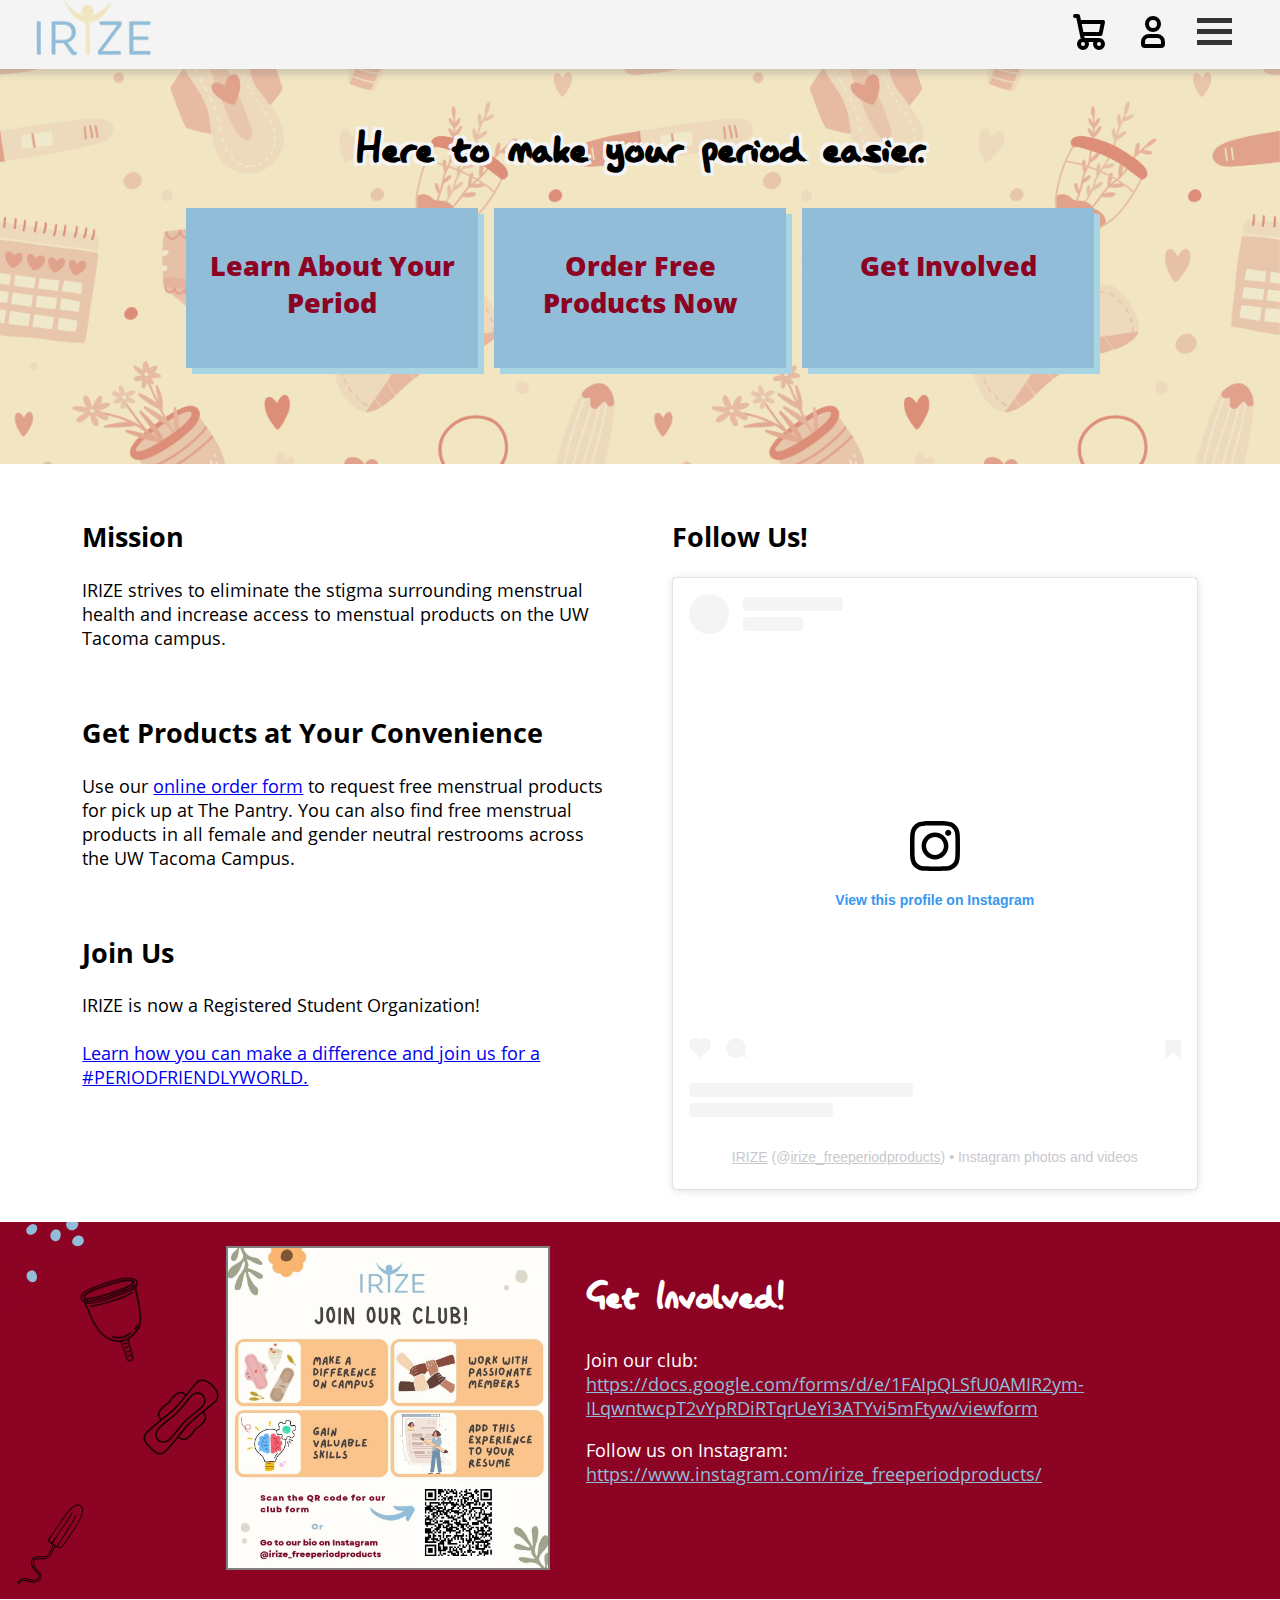
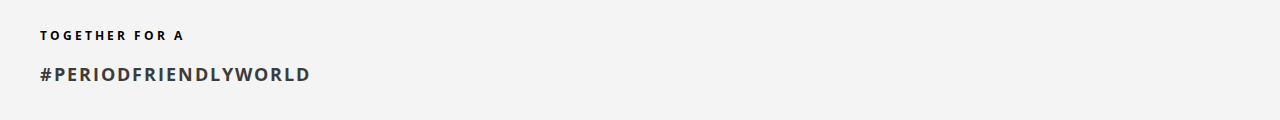
==== IRize/index.html @ d9535b50 "Directory name change" ====
<!DOCTYPE html>
<html lang="en">
    <head>
        <meta charset="UTF-8">
        <meta name="viewport" content="width=device-width, initial-scale=1.0">

        <meta name="description" content="">
        <meta name="keywords" content="">
        <meta name="theme-color" content="#91bdd8">

        <title>IRIZE - Free Period Products - Home</title>

        <link rel="icon" href="favicon.ico" type="image/x-icon">
        <link rel="icon" href="content/img/favicon-16x16.png" sizes="16x16" type="image/png">
        <link rel="icon" href="content/img/favicon-32x32.png" sizes="32x32" type="image/png">
        <link rel="icon" href="content/img/favicon-48x48.png" sizes="48x48" type="image/png">

        <link rel="stylesheet" href="style/global.css" type="text/css">
        <link rel="stylesheet" href="style/index.css" type="text/css">

    </head>

    <body>
        <!-- Site Navigation -->
        <section>
            <div class="aaaNavWrap">
                <div class="aaaNav">

                    <div class="aaaNavLeft">
                        <a href=""><div class="aaaNavImage"><img src="content/img/IRIZE_Logo_Main.png" width="115" height="56" alt="IRIZE Logo"></div></a>
                    </div>

                    <div class="aaaNavRight">
                        <a href="javascript:void(0)" id="toggleCart" aria-label="View Cart">
                            <div class="aaaNavLink">
                                <svg class="w-6 h-6 text-gray-800 dark:text-white" aria-hidden="true" xmlns="http://www.w3.org/2000/svg" width="48" height="48" fill="none" viewBox="0 0 24 24">
                                    <path stroke="currentColor" stroke-linecap="round" stroke-linejoin="round" stroke-width="2" d="M5 4h1.5L9 16m0 0h8m-8 0a2 2 0 1 0 0 4 2 2 0 0 0 0-4Zm8 0a2 2 0 1 0 0 4 2 2 0 0 0 0-4Zm-8.5-3h9.25L19 7H7.312"/>
                                </svg>
                            </div>
                        </a>
                        <a href="" aria-label="View Account">
                            <div class="aaaNavLink">
                                <svg class="w-6 h-6 text-gray-800 dark:text-white" aria-hidden="true" xmlns="http://www.w3.org/2000/svg" width="48" height="48" fill="none" viewBox="0 0 24 24">
                                    <path stroke="currentColor" stroke-width="2" d="M7 17v1a1 1 0 0 0 1 1h8a1 1 0 0 0 1-1v-1a3 3 0 0 0-3-3h-4a3 3 0 0 0-3 3Zm8-9a3 3 0 1 1-6 0 3 3 0 0 1 6 0Z"/>
                                </svg>
                          </div>
                        </a>
                        <a href="javascript:void(0)" aria-label="Quick Links">
                            <div class="aaaNavLink">
                                <div class="toggleMenuContainer" id="toggleMenu">
                                    <div class="bar1"></div>
                                    <div class="bar2"></div>
                                    <div class="bar3"></div>
                                </div>
                            </div>
                        </a>
                        
                    </div>
                    
                </div>
            </div>
            <!-- PUT TOGGLE-MENU HERE -->
            <!-- Hidden by defualt -->
            <div class="topnav">
                <div id="menuLinks" style="display:none">
                    <a href="products.html">Order Products</a>
                    <a href="periodTest.html">Period Test</a>
                    <a href="dispensers.html">Find a Free Product Dispenser</a>
                    <a href="getInvolved.html">Join IRIZE</a>
                    <a href="ourMission.html">Our Mission</a>
                </div>
        </section>

        <!--Cart tab-->
        <!--
            Please use more specific class names. Class names like "btn" or "name" are very
            generic and can easily be confused for something else due to their ambiguity.
            For example, if I decide to create a class called "btn" to give ALL page
            buttons the same style, but the style I choose isn't intended for
            the buttons in the cart, then I might accidentaly override the styling
            on the cart buttons, and have no idea what went wrong.

            Examples of more specific class names are: "cartBtn" and "cartHeading"

            I have changed many the class names for the cart.

             - Preston
        -->

        <div id="pageCart" class="cartTab">
            <h1>Shopping Cart</h1>

            <!-- Cart items -->
            <div class="listCart">

                <div class="cartItem">
                    <div class="cartItemImage">
                        <img src="content/img/alwaysUltraThin.jpg" alt="">
                    </div>
                    <div class="name">
                        NAME
                    </div>
                    <div class="quantity">
                        <!-- MUST use escape characters -->
                        <span class="minus">&lt;</span>
                        <span>1</span>
                        <span class="plus">&gt;</span>
                    </div>
                </div>

                <div class="cartItem">
                    <div class="cartItemImg">
                        <img src="content/img/alwaysUltraThin.jpg" alt="Always Ultra Thin" width="128" height="128">
                    </div>
                    <div class="cartItemName">
                        <h2>Always Ultra Thin</h2>
                    </div>
                    <div class="cartItemQuantity">
                        
                    </div>
                </div>

            </div>

            <!-- Cart Buttons -->
            <div class="cartBtn">
                <button id="cartClose">CLOSE</button>
                <button id="cartCheckOut">CHECK Out</button>
            </div>

        </div>

        <!-- Primary Links Area -->
        <section>
            <div class="primaryLinksArea topPageElm">
                <div class="primaryLinksWrapper">
                    <h1 class="lazyHead textOutline1">Here to make your period easier.</h1>
                    <div class="primaryLinkCards">

                        <div class="pCardWrap">
                            <a href="periodTest.html">
                                <div class="pCard">
                                    <h2 class="pCardTitle">Learn About Your Period</h2>
                                </div>
                            </a>
                        </div>

                        <div class="pCardWrap">
                            <a href="products.html">
                                <div class="pCard">
                                    <h2 class="pCardTitle">Order Free Products Now</h2>
                                </div>
                            </a>
                        </div>

                        <div class="pCardWrap">
                            <a href="getInvolved.html">
                                <div class="pCard">
                                    <h2 class="pCardTitle">Get Involved</h2>
                                </div>
                            </a>
                        </div>

                    </div>
                </div>
            </div>
        </section>

        <!-- Mission Statement -->
        <section>
            <div class="splitInfoWrap">
                <div class="splitInfo">

                    <div class="infoCard" id="missionStatementInfo">
                        <h2>Mission</h2>
                        <p>
                            IRIZE strives to eliminate the stigma surrounding menstrual health
                            and increase access to menstual products on the UW Tacoma campus.
                        </p><br>

                        <h2>Get Products at Your Convenience</h2>
                        <p>
                            Use our <a href="products.html">online order form</a> to request free menstrual products for pick up at The Pantry.
                            You can also find free menstrual products in all female and gender neutral restrooms across the UW Tacoma Campus.
                        </p><br>

                        <h2>Join Us</h2>
                        <p>
                            IRIZE is now a Registered Student Organization! <br><br><a href="getInvolved.html">Learn how you can make a difference and join us for a #PERIODFRIENDLYWORLD.</a>
                        </p>
                    </div>
                    <div class="infoCard" id="socialMediaArea">
                        <h2>Follow Us!</h2>
                        <blockquote class="instagram-media" data-instgrm-permalink="https://www.instagram.com/irize_freeperiodproducts/?utm_source=ig_embed&amp;utm_campaign=loading" data-instgrm-version="14" style=" background:#FFF; border:0; border-radius:3px; box-shadow:0 0 1px 0 rgba(0,0,0,0.5),0 1px 10px 0 rgba(0,0,0,0.15); margin: 1px; max-width:540px; min-width:326px; padding:0; width:99.375%; width:-webkit-calc(100% - 2px); width:calc(100% - 2px);"><div style="padding:16px;"> <a href="https://www.instagram.com/irize_freeperiodproducts/?utm_source=ig_embed&amp;utm_campaign=loading" style=" background:#FFFFFF; line-height:0; padding:0 0; text-align:center; text-decoration:none; width:100%;" target="_blank"> <div style=" display: flex; flex-direction: row; align-items: center;"> <div style="background-color: #F4F4F4; border-radius: 50%; flex-grow: 0; height: 40px; margin-right: 14px; width: 40px;"></div> <div style="display: flex; flex-direction: column; flex-grow: 1; justify-content: center;"> <div style=" background-color: #F4F4F4; border-radius: 4px; flex-grow: 0; height: 14px; margin-bottom: 6px; width: 100px;"></div> <div style=" background-color: #F4F4F4; border-radius: 4px; flex-grow: 0; height: 14px; width: 60px;"></div></div></div><div style="padding: 19% 0;"></div> <div style="display:block; height:50px; margin:0 auto 12px; width:50px;"><svg width="50px" height="50px" viewBox="0 0 60 60" version="1.1" xmlns="https://www.w3.org/2000/svg" xmlns:xlink="https://www.w3.org/1999/xlink"><g stroke="none" stroke-width="1" fill="none" fill-rule="evenodd"><g transform="translate(-511.000000, -20.000000)" fill="#000000"><g><path d="M556.869,30.41 C554.814,30.41 553.148,32.076 553.148,34.131 C553.148,36.186 554.814,37.852 556.869,37.852 C558.924,37.852 560.59,36.186 560.59,34.131 C560.59,32.076 558.924,30.41 556.869,30.41 M541,60.657 C535.114,60.657 530.342,55.887 530.342,50 C530.342,44.114 535.114,39.342 541,39.342 C546.887,39.342 551.658,44.114 551.658,50 C551.658,55.887 546.887,60.657 541,60.657 M541,33.886 C532.1,33.886 524.886,41.1 524.886,50 C524.886,58.899 532.1,66.113 541,66.113 C549.9,66.113 557.115,58.899 557.115,50 C557.115,41.1 549.9,33.886 541,33.886 M565.378,62.101 C565.244,65.022 564.756,66.606 564.346,67.663 C563.803,69.06 563.154,70.057 562.106,71.106 C561.058,72.155 560.06,72.803 558.662,73.347 C557.607,73.757 556.021,74.244 553.102,74.378 C549.944,74.521 548.997,74.552 541,74.552 C533.003,74.552 532.056,74.521 528.898,74.378 C525.979,74.244 524.393,73.757 523.338,73.347 C521.94,72.803 520.942,72.155 519.894,71.106 C518.846,70.057 518.197,69.06 517.654,67.663 C517.244,66.606 516.755,65.022 516.623,62.101 C516.479,58.943 516.448,57.996 516.448,50 C516.448,42.003 516.479,41.056 516.623,37.899 C516.755,34.978 517.244,33.391 517.654,32.338 C518.197,30.938 518.846,29.942 519.894,28.894 C520.942,27.846 521.94,27.196 523.338,26.654 C524.393,26.244 525.979,25.756 528.898,25.623 C532.057,25.479 533.004,25.448 541,25.448 C548.997,25.448 549.943,25.479 553.102,25.623 C556.021,25.756 557.607,26.244 558.662,26.654 C560.06,27.196 561.058,27.846 562.106,28.894 C563.154,29.942 563.803,30.938 564.346,32.338 C564.756,33.391 565.244,34.978 565.378,37.899 C565.522,41.056 565.552,42.003 565.552,50 C565.552,57.996 565.522,58.943 565.378,62.101 M570.82,37.631 C570.674,34.438 570.167,32.258 569.425,30.349 C568.659,28.377 567.633,26.702 565.965,25.035 C564.297,23.368 562.623,22.342 560.652,21.575 C558.743,20.834 556.562,20.326 553.369,20.18 C550.169,20.033 549.148,20 541,20 C532.853,20 531.831,20.033 528.631,20.18 C525.438,20.326 523.257,20.834 521.349,21.575 C519.376,22.342 517.703,23.368 516.035,25.035 C514.368,26.702 513.342,28.377 512.574,30.349 C511.834,32.258 511.326,34.438 511.181,37.631 C511.035,40.831 511,41.851 511,50 C511,58.147 511.035,59.17 511.181,62.369 C511.326,65.562 511.834,67.743 512.574,69.651 C513.342,71.625 514.368,73.296 516.035,74.965 C517.703,76.634 519.376,77.658 521.349,78.425 C523.257,79.167 525.438,79.673 528.631,79.82 C531.831,79.965 532.853,80.001 541,80.001 C549.148,80.001 550.169,79.965 553.369,79.82 C556.562,79.673 558.743,79.167 560.652,78.425 C562.623,77.658 564.297,76.634 565.965,74.965 C567.633,73.296 568.659,71.625 569.425,69.651 C570.167,67.743 570.674,65.562 570.82,62.369 C570.966,59.17 571,58.147 571,50 C571,41.851 570.966,40.831 570.82,37.631"></path></g></g></g></svg></div><div style="padding-top: 8px;"> <div style=" color:#3897f0; font-family:Arial,sans-serif; font-size:14px; font-style:normal; font-weight:550; line-height:18px;">View this profile on Instagram</div></div><div style="padding: 12.5% 0;"></div> <div style="display: flex; flex-direction: row; margin-bottom: 14px; align-items: center;"><div> <div style="background-color: #F4F4F4; border-radius: 50%; height: 12.5px; width: 12.5px; transform: translateX(0px) translateY(7px);"></div> <div style="background-color: #F4F4F4; height: 12.5px; transform: rotate(-45deg) translateX(3px) translateY(1px); width: 12.5px; flex-grow: 0; margin-right: 14px; margin-left: 2px;"></div> <div style="background-color: #F4F4F4; border-radius: 50%; height: 12.5px; width: 12.5px; transform: translateX(9px) translateY(-18px);"></div></div><div style="margin-left: 8px;"> <div style=" background-color: #F4F4F4; border-radius: 50%; flex-grow: 0; height: 20px; width: 20px;"></div> <div style=" width: 0; height: 0; border-top: 2px solid transparent; border-left: 6px solid #f4f4f4; border-bottom: 2px solid transparent; transform: translateX(16px) translateY(-4px) rotate(30deg)"></div></div><div style="margin-left: auto;"> <div style=" width: 0px; border-top: 8px solid #F4F4F4; border-right: 8px solid transparent; transform: translateY(16px);"></div> <div style=" background-color: #F4F4F4; flex-grow: 0; height: 12px; width: 16px; transform: translateY(-4px);"></div> <div style=" width: 0; height: 0; border-top: 8px solid #F4F4F4; border-left: 8px solid transparent; transform: translateY(-4px) translateX(8px);"></div></div></div> <div style="display: flex; flex-direction: column; flex-grow: 1; justify-content: center; margin-bottom: 24px;"> <div style=" background-color: #F4F4F4; border-radius: 4px; flex-grow: 0; height: 14px; margin-bottom: 6px; width: 224px;"></div> <div style=" background-color: #F4F4F4; border-radius: 4px; flex-grow: 0; height: 14px; width: 144px;"></div></div></a><p style=" color:#c9c8cd; font-family:Arial,sans-serif; font-size:14px; line-height:17px; margin-bottom:0; margin-top:8px; overflow:hidden; padding:8px 0 7px; text-align:center; text-overflow:ellipsis; white-space:nowrap;"><a href="https://www.instagram.com/irize_freeperiodproducts/?utm_source=ig_embed&amp;utm_campaign=loading" style=" color:#c9c8cd; font-family:Arial,sans-serif; font-size:14px; font-style:normal; font-weight:normal; line-height:17px;" target="_blank">IRIZE</a> (@<a href="https://www.instagram.com/irize_freeperiodproducts/?utm_source=ig_embed&amp;utm_campaign=loading" style=" color:#c9c8cd; font-family:Arial,sans-serif; font-size:14px; font-style:normal; font-weight:normal; line-height:17px;" target="_blank">irize_freeperiodproducts</a>) • Instagram photos and videos</p></div></blockquote>
                        <script async src="//www.instagram.com/embed.js"></script>
                    </div>

                </div>
            </div>
        </section>

        <!-- Join us section -->
         <section>
            <div class="pageCarousel" id="joinWrap">
                <div class="carouselContent">
                    <div class="carouselImage">
                        <img src="content/img/JoinIRIZE.jpg" alt="Join the IRIZE RSO" width="320" height="320">
                    </div>

                    <div class="carouselText">
                        <h1 class="lazyHead">Get Involved!</h1>
                        <p>
                            Join our club:<br>
                            <a href="https://docs.google.com/forms/d/e/1FAIpQLSfU0AMIR2ym-ILqwntwcpT2vYpRDiRTqrUeYi3ATYvi5mFtyw/viewform">
                                https://docs.google.com/forms/d/e/1FAIpQLSfU0AMIR2ym-ILqwntwcpT2vYpRDiRTqrUeYi3ATYvi5mFtyw/viewform
                            </a>
                        </p>
                        <p>
                            Follow us on Instagram:<br>
                            <a href="https://www.instagram.com/irize_freeperiodproducts/">
                                https://www.instagram.com/irize_freeperiodproducts/
                            </a>
                        </p>
                    </div>
                </div>
            </div>
         </section>

         <!-- Footer -->
         <footer>
            <div class="pageFooter">
                <div class="footerContents">
                    <div id="footerTitleArea">
                        <p id="footerTitle1">TOGETHER FOR A</p>
                        <p id="footerTitle2">#PERIODFRIENDLYWORLD</p>
                    </div>

                    <div id="footerInfoArea">
                        
                    </div>
                </div>
            </div>
        </footer>

        <!-- Scripts -->
        <script src="js/global.js"></script>
    </body>
</html>
---- IRize/style/global.css ----
/*

*/

/* FONTS */
@font-face {
    font-family: "OpenSans";
    src: url("../content/fonts/OpenSans/OpenSans-Regular.eot");
    src: url("../content/fonts/OpenSans/OpenSans-Regular.eot") format("embedded-opentype"),
         url("../content/fonts/OpenSans/OpenSans-Regular.woff2") format("woff2"),
         url("../content/fonts/OpenSans/OpenSans-Regular.woff") format("woff"),
         url("../content/fonts/OpenSans/OpenSans-Regular.ttf") format("truetype");
    font-weight: 400;
    font-style: normal;
}

@font-face {
    font-family: "OpenSans";
    src: url("../content/fonts/OpenSans/OpenSans-SemiBold.woff2") format("woff2"),
         url("../content/fonts/OpenSans/OpenSans-SemiBold.woff") format("woff"),
         url("../content/fonts/OpenSans/OpenSans-SemiBold.ttf") format("truetype");
    font-weight: 600;
    font-style: normal;
}

@font-face {
    font-family: "OpenSans";
    src: url("../content/fonts/OpenSans/OpenSans-Bold.woff2") format("woff2"),
         url("../content/fonts/OpenSans/OpenSans-Bold.ttf") format("truetype");
    font-weight: 700;
    font-style: normal;
}

@font-face {
    font-family: "OpenSans";
    src: url("../content/fonts/OpenSans/OpenSans-ExtraBold.woff2") format("woff2"),
         url("../content/fonts/OpenSans/OpenSans-ExtraBold.ttf") format("truetype");
    font-weight: 800;
    font-style: normal;
}

@font-face {
    font-family: "LazyDog";
    src: url("../content/fonts/lazy_dog.woff2") format("woff2"),
         url("../content/fonts/lazy_dog.ttf") format("truetype");
}

/* ***Basic Page Stying*** */
body {
    font-family: OpenSans, Helvetica, sans-serif;
    margin: 0;
    font-size: 18px; /* 16px is the typicall default */
}

.center { /* For any text we need centered */
    text-align: center;
}

.topPageElm {
    margin-top: 64px;
}

h1.bigHead {
    font-weight: 800;
    font-size: 48px;
    color: #8D0324;
}

h2.bigHead {
    font-size: 36px;
    font-weight: 800;
    color: #8D0324;
}

.lazyHead { /* Use Lazy Dog font in these spots */
    font-family: LazyDog, Arial, Helvetica, sans-serif;
    font-size: 42px;
}

.textOutline1 { /* for any text you want to apply an outline to */
    text-shadow: -3px -3px 0 #f4f4f4, 3px -3px 0 #f4f4f4, -3px 3px 0 #f4f4f4, 3px 3px 0 #f4f4f4;
}

/* ***NAVIGATION*** */
/* AAA-level navigation */
.aaaNavWrap {
    min-height: 56px;
    background-color: #f4f4f4;
    /*
    border-bottom: 2px solid grey;
    */
    box-shadow: 0px 1px 5px 5px rgba(100, 100, 100, 0.2);

    /* fix at top of page */
    position: fixed;
    top: 0;
    width: 100%;
    z-index: 1000;
}

.aaaNav {
    margin-left: 36px;
    margin-right: 36px;

    display: flex;
    justify-content: space-between;
}

.aaaNav a {
    text-decoration: none;
}

.aaaNavLeft, .aaaNavRight {
    display: flex;
}

.aaaNavLink {
    padding: 8px;
    color: black;
}
.aaaNavLink:hover {
    color: #8D0324;
}

@media (max-width: 640px) {
    .aaaNav {
        margin-left: 18px;
        margin-right: 18px;
    }
}


/* Quick Liks Menu */
.toggleMenuContainer {
    cursor: pointer;
    padding: 4px;
}
  
.bar1, .bar2, .bar3 {
width: 35px;
height: 5px;
background-color: #333;
margin: 6px 0;
transition: 0.4s;
}

.change .bar1 {
transform: translate(0, 11px) rotate(-45deg);
}

.change .bar2 {opacity: 0;}

.change .bar3 {
transform: translate(0, -11px) rotate(45deg);
}
/* Menu link */
.mobile-container {
    max-width: 480px;
    margin: auto;
    background-color: #555;
    height: 500px;
    color: white;
    border-radius: 10px;
}
.topnav {
overflow: hidden;
background-color: #f4f4f4;
/*position: relative;*/

/*fix at top of page*/
position: fixed;
top: 68px;
width: 100%;
z-index: 990;
}

.topnav a {
color: rgb(5, 5, 5);
padding: 14px 16px;
text-decoration: none;
font-size: 17px;
display: block;
}
.topnav a:hover {
background-color: #ddd;
color: black;
}

/* Cart Tab */
.cartTab {
    width: 400px;
    background-color: #91bdd9;
    color: black;
    position: fixed;
    /*
    inset: 64px -400px 0 auto;
    */
    top: 64px;
    right: -400px;
    bottom: 0;
    display: grid;
    grid-template-rows: 70px 1fr 70px;
    transition: 0.5s;
}
/*
body.showCart .container{
    transform: translateX(-250px);

}*/

.pageCartAnimate { /* Cart animation, strategy borrowed from hamburger animation */
    transform: translateX(-400px);
}

@media (max-width: 400px) { /* on mobile, take up 100% screen width, rather than a fixed pixel amount */
    .cartTab {
        width: 100%;
        /*
        inset: 64px -100% 0 auto;
        */
        top: 64px;
        right: -100%;
        bottom: 0;
    }

    .pageCartAnimate {
        transform: translateX(-100%);
    }
}

.cartTab h1{
    padding: 20px;
    margin: 0 auto;
    font-size: 28px;
    font-weight: 800;
    color: #8D0324;
}
.cartTab .cartBtn{
    display: grid;
    grid-template-columns: repeat(2, 1fr);
}

.cartTab .cartBtn button {
    border: none;
    font-weight: 600;
    cursor: pointer; 
}

.cartTab .cartBtn #cartCheckOut{
    background-color: #05c208;
    
}
.cartTab .cartBtn #cartClose{
    background-color: white;
}
.cartTab .cartItem .cartItemImage img {
    width: 100%;
}

.listCart {
    padding: 4px;
    display: flex;
    flex-direction: column;
    gap: 8px;
    overflow: auto;
}

.cartItem {
    background-color: #f4f4f4;
    padding: 6px;
    border-style: solid;
    border-width: 2px;
    border-color: grey;
    border-radius: 12px;
}

.cartItemName h2 {
    font-size: 18px;
}

/*
.cartTab .listCart .cartItem{
    display: grid;
    grid-template-columns: 70px 150px 50px 1fr;
    gap: 10px;
    text-align: center;
    align-items: center;
}

.listCart .quantity span{
    display: inline-block;
    width: 25px;
    height: 25px;
    background-color: white;
    color: grey;
    border-radius: 50%;
    cursor: pointer;
}
.listCart .quantity span:nth-child(2){
    background-color: transparent;
    color: #eee;
}
.listCart .item:nth-child(even){
    background-color: #eee1;
}
*/

/*
.listCart:: -webkit-scrollbar{
    width: 0;
}*/

/* Carousel style */
.pageCarousel {
    padding: 24px;
    min-height: 160px;
}

.carouselContent {
    margin-left: 36px;
    margin-right: 36px;

    display: flex;
    flex-wrap: wrap;
    justify-content: center;
    gap: 32px;
}

.carouselText {
    width: 40%;
    min-width: 320px;
    padding: 4px;
}

/* split-screen info styling */
.splitInfoWrap {
    padding: 8px;
    min-height: 384px;
}

.splitInfo {
    margin-left: 48px;
    margin-right: 48px;

    display: flex;
    justify-content: center;
    gap: 16px;
    flex-wrap: wrap;
}

.infoCard {
    padding: 24px;
    flex-basis: 45%;
    min-width: 320px;
}

/* Footer Text */
.pageFooter {
    background-color: #f4f4f4;
}

.footerContents {
    margin-left: 24px;
    margin-right: 24px;
    padding: 16px;
}

#footerTitle1 {
    font-weight: bold;
    font-size: 12px;
    letter-spacing: 3px;
}

#footerTitle2 {
    font-weight: bold;
    font-size: 18px;
    letter-spacing: 2px;
    color: rgb(60, 60, 60);
}
---- IRize/style/index.css ----
/* ***Primary card styling*** */
.primaryLinksArea {
    background-color: #f2e6c2;
    padding: 8px;
    min-height: 384px;

    /* Background image */
    background-image: url("../content/img/IRIZE_Banner.png");
    background-position: center;
    background-size: cover;
}

.primaryLinksWrapper {
    margin-top: 56px;
}

.primaryLinksWrapper h1 {
    font-size: 48px;
    text-align: center;
}

.primaryLinkCards {
    margin-left: 48px;
    margin-right: 48px;
    display: flex;
    justify-content: center;
    flex-wrap: wrap;
    gap: 16px;
}

.pCardWrap {
    flex-basis: 25%;
    box-shadow: 6px 6px #a9d4e4;
}

.pCardWrap a {
    text-decoration: none;
}

.pCard {
    background-color: #91bdd9;
    color: #8D0324;
    padding: 16px;
    min-width: 256px;
    min-height: 128px;
}

.pCard:hover {
    color: #ca0130;
}

.pCard h2 {
    font-weight: 800;
    text-align: center;
}

/* Specific to join org section */
#joinWrap {
    background-color: #8D0324;
    background-image: url(../content/img/Background-Get-Involved.png);
    background-repeat: no-repeat;
    color: white;
}

#joinWrap a {
    color: #91bdd9;
}

.carouselImage img {
    border: 2px solid grey;
}
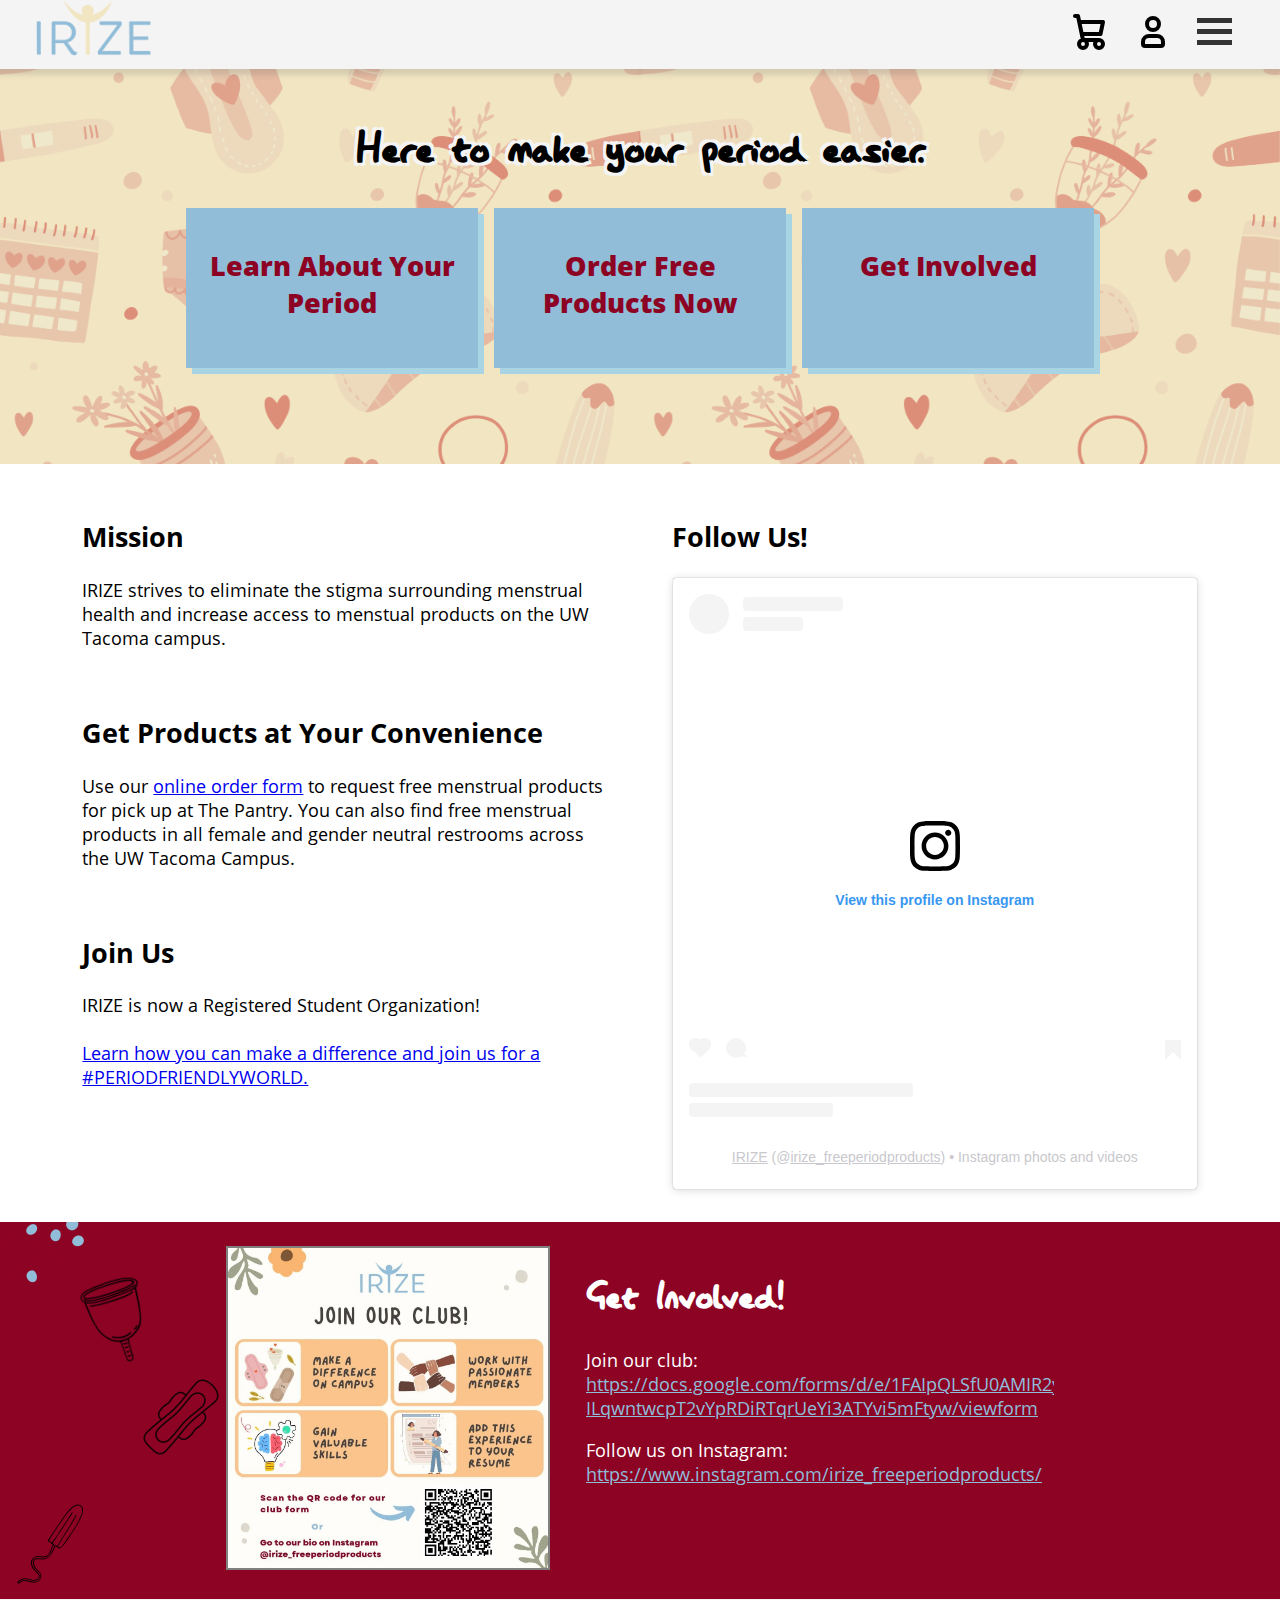
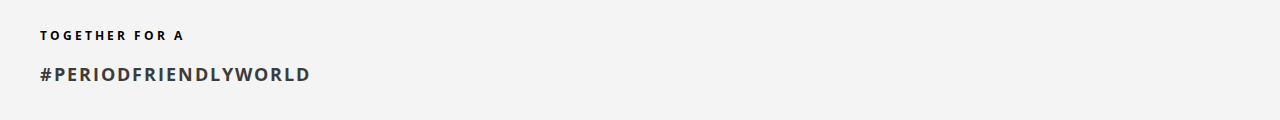
==== commit 201990b9: "-latest update" ====
--- a/IRize/index.html
+++ b/IRize/index.html
@@ -94,21 +94,6 @@
             <div class="listCart">
 
                 <div class="cartItem">
-                    <div class="cartItemImage">
-                        <img src="content/img/alwaysUltraThin.jpg" alt="">
-                    </div>
-                    <div class="name">
-                        NAME
-                    </div>
-                    <div class="quantity">
-                        <!-- MUST use escape characters -->
-                        <span class="minus">&lt;</span>
-                        <span>1</span>
-                        <span class="plus">&gt;</span>
-                    </div>
-                </div>
-
-                <div class="cartItem">
                     <div class="cartItemImg">
                         <img src="content/img/alwaysUltraThin.jpg" alt="Always Ultra Thin" width="128" height="128">
                     </div>
@@ -116,7 +101,9 @@
                         <h2>Always Ultra Thin</h2>
                     </div>
                     <div class="cartItemQuantity">
-                        
+                        <button type="button" class="btnCartMinus" id="">&lt;</button>
+                        <span class="cartQuantityNum">1</span>
+                        <button type="button" class="btnCartPlus" id="">&gt;</button>
                     </div>
                 </div>
 
--- a/IRize/style/index.css
+++ b/IRize/style/index.css
@@ -66,6 +66,10 @@
     color: #91bdd9;
 }
 
+#joinWrap .carouselText {
+    overflow: hidden;
+}
+
 .carouselImage img {
     border: 2px solid grey;
 }
